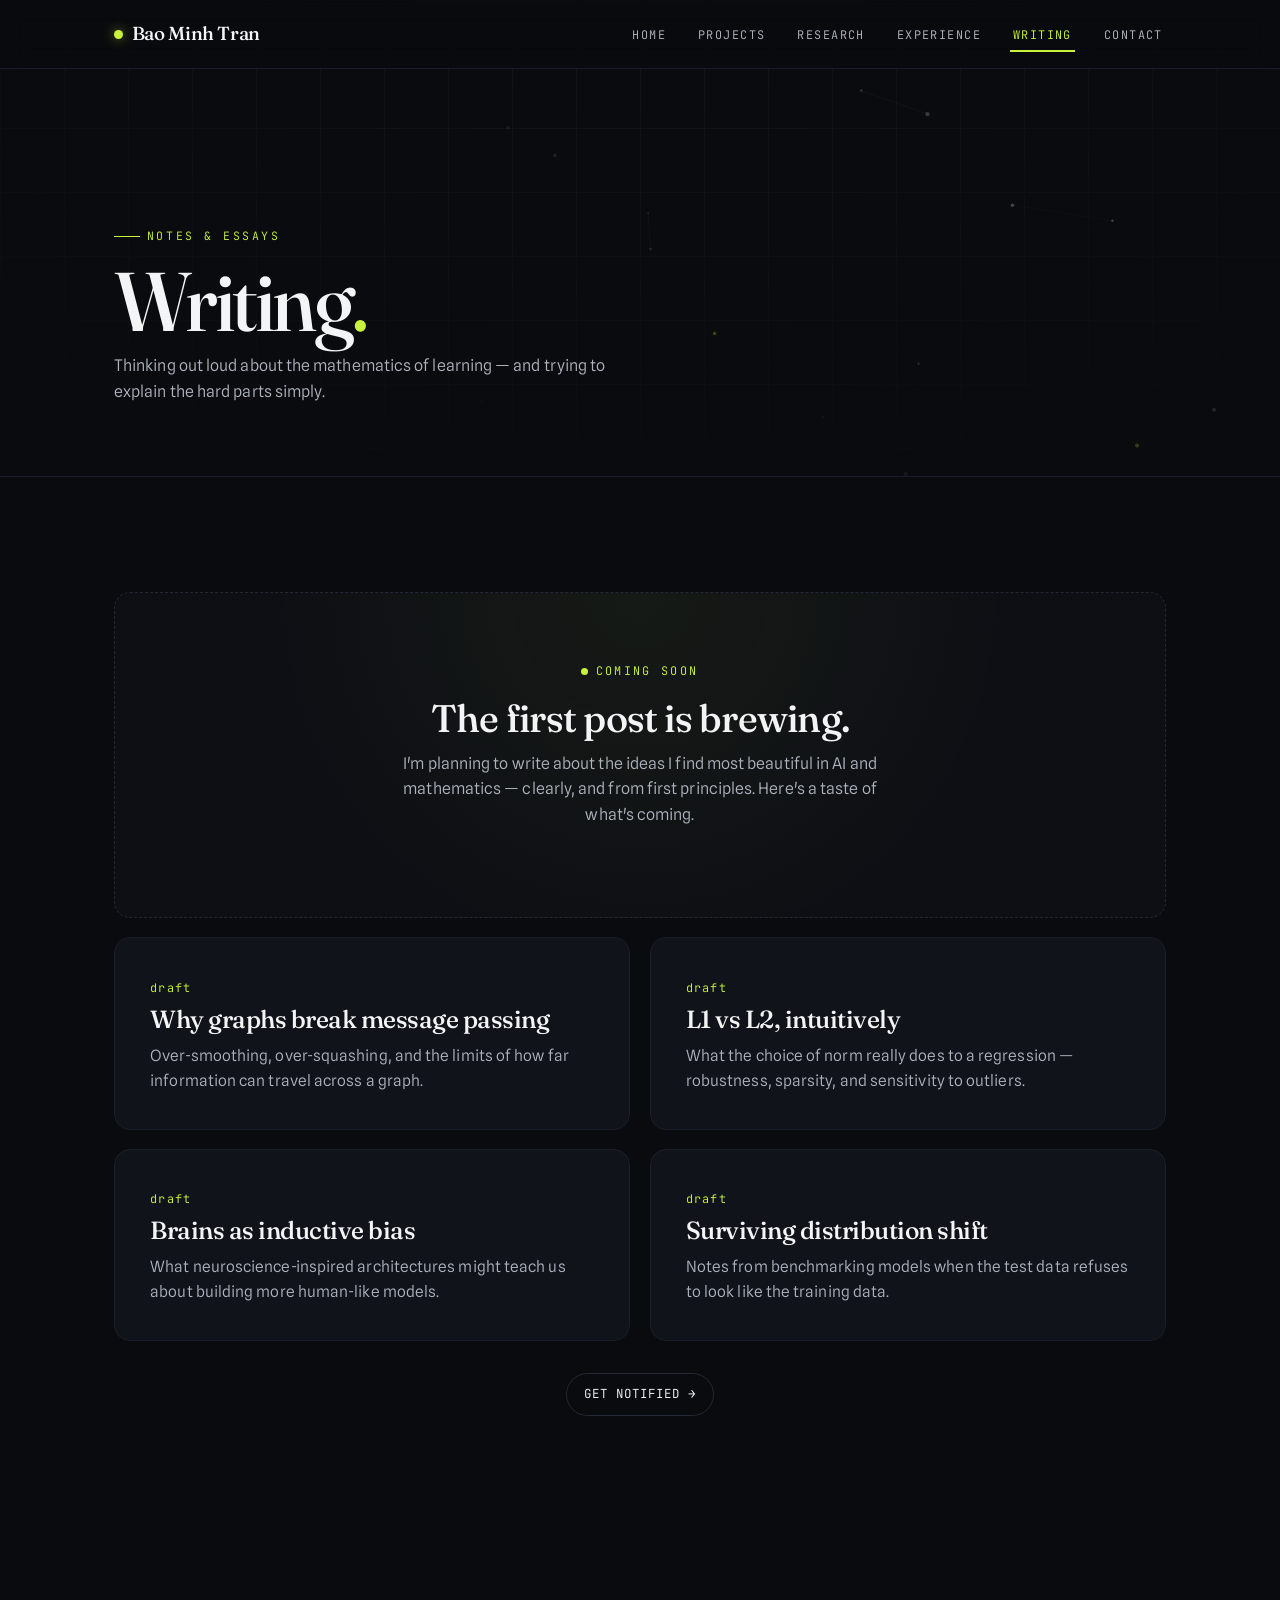
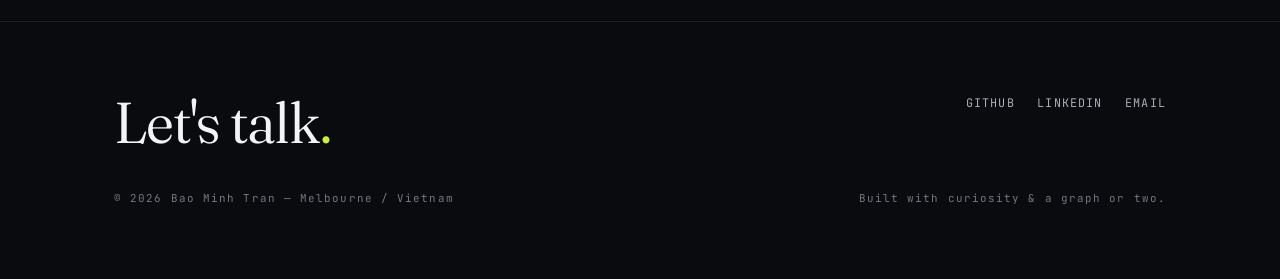
==== blog.html @ bcad1dab "Initial commit" ====
<!DOCTYPE html>
<html lang="en">
<head>
<meta charset="UTF-8">
<meta name="viewport" content="width=device-width, initial-scale=1.0">
<title>Writing — Bao Minh Tran</title>
<meta name="description" content="Notes and essays on AI, optimization, and graph learning by Bao Minh Tran. Coming soon.">
<link rel="preconnect" href="https://fonts.googleapis.com">
<link rel="preconnect" href="https://fonts.gstatic.com" crossorigin>
<link href="https://fonts.googleapis.com/css2?family=Fraunces:opsz,wght@9..144,400..600&family=JetBrains+Mono:wght@400;500&family=Spline+Sans:wght@300;400;500&display=swap" rel="stylesheet">
<link rel="stylesheet" href="styles.css">
</head>
<body>

<header class="nav">
  <div class="wrap nav-inner">
    <a class="brand" href="index.html"><span class="node"></span>Bao Minh Tran</a>
    <button class="nav-toggle" aria-label="Menu" aria-expanded="false"><span></span></button>
    <ul class="nav-links">
      <li><a href="index.html">Home</a></li>
      <li><a href="projects.html">Projects</a></li>
      <li><a href="research.html">Research</a></li>
      <li><a href="experience.html">Experience</a></li>
      <li><a href="blog.html" aria-current="page">Writing</a></li>
      <li><a href="contact.html">Contact</a></li>
    </ul>
  </div>
</header>

<main>
  <section class="page-head">
    <canvas data-graph data-density="0.8" aria-hidden="true"></canvas>
    <div class="wrap load">
      <span class="eyebrow">Notes &amp; essays</span>
      <h1>Writing<span class="dot">.</span></h1>
      <p>Thinking out loud about the mathematics of learning — and trying to explain the hard parts simply.</p>
    </div>
  </section>

  <section class="section">
    <div class="wrap">
      <div class="empty reveal">
        <span class="ico"><span class="pulse"></span>Coming soon</span>
        <h3>The first post is brewing.</h3>
        <p>I'm planning to write about the ideas I find most beautiful in AI and mathematics — clearly, and from first principles. Here's a taste of what's coming.</p>
      </div>

      <div class="research-grid reveal" style="margin-top:1.2rem;">
        <article class="research-card">
          <span class="rc-no">draft</span>
          <h3>Why graphs break message passing</h3>
          <p>Over-smoothing, over-squashing, and the limits of how far information can travel across a graph.</p>
        </article>
        <article class="research-card">
          <span class="rc-no">draft</span>
          <h3>L1 vs L2, intuitively</h3>
          <p>What the choice of norm really does to a regression — robustness, sparsity, and sensitivity to outliers.</p>
        </article>
        <article class="research-card">
          <span class="rc-no">draft</span>
          <h3>Brains as inductive bias</h3>
          <p>What neuroscience-inspired architectures might teach us about building more human-like models.</p>
        </article>
        <article class="research-card">
          <span class="rc-no">draft</span>
          <h3>Surviving distribution shift</h3>
          <p>Notes from benchmarking models when the test data refuses to look like the training data.</p>
        </article>
      </div>

      <div class="btn-row reveal" style="justify-content:center;margin-top:2rem;">
        <a class="btn btn-ghost" href="contact.html">Get notified <span class="arr">→</span></a>
      </div>
    </div>
  </section>
</main>

<footer class="footer">
  <div class="wrap">
    <div class="footer-grid">
      <div class="big"><a href="contact.html">Let's talk<span class="dot">.</span></a></div>
      <nav class="footer-links" aria-label="Social links">
        <a href="https://github.com/Trminh06-work" target="_blank" rel="noopener">GitHub</a>
        <a href="https://linkedin.com/in/bao-minh-tran" target="_blank" rel="noopener">LinkedIn</a>
        <a href="mailto:s224236373@deakin.edu.au">Email</a>
      </nav>
    </div>
    <div class="footer-meta">
      <span>© <span data-year>2026</span> Bao Minh Tran — Melbourne / Vietnam</span>
      <span>Built with curiosity &amp; a graph or two.</span>
    </div>
  </div>
</footer>

<script src="main.js"></script>
</body>
</html>
---- styles.css ----
/* ============================================================
   Bao Minh Tran — personal site
   Aesthetic: cool ink background, acid-lime accent,
   editorial serif display (Fraunces) + clean sans body
   (Spline Sans) + mono labels (JetBrains Mono).
   Motif: graph networks (nodes + edges).
   ============================================================ */

:root {
  --bg:        #0A0B0E;
  --bg-soft:   #0D0F14;
  --panel:     #101319;
  --panel-2:   #141822;
  --line:      #222834;
  --line-soft: #191E28;
  --ink:       #F3F4F6;
  --ink-dim:   #AEB4BF;
  --muted:     #767D8B;
  --accent:    #C8F23C;
  --accent-ink:#0A0B0E;
  --glow:      rgba(200, 242, 60, 0.55);

  --maxw: 1180px;
  --gut: clamp(20px, 5vw, 64px);

  --f-display: "Fraunces", Georgia, serif;
  --f-body: "Spline Sans", system-ui, sans-serif;
  --f-mono: "JetBrains Mono", ui-monospace, monospace;

  --ease: cubic-bezier(0.22, 1, 0.36, 1);
}

* { box-sizing: border-box; margin: 0; padding: 0; }

html { scroll-behavior: smooth; -webkit-text-size-adjust: 100%; }

body {
  background: var(--bg);
  color: var(--ink);
  font-family: var(--f-body);
  font-size: 16px;
  line-height: 1.6;
  font-weight: 350;
  letter-spacing: 0.005em;
  -webkit-font-smoothing: antialiased;
  text-rendering: optimizeLegibility;
  overflow-x: hidden;
  min-height: 100vh;
  display: flex;
  flex-direction: column;
}

/* faint global grid + grain for depth */
body::before {
  content: "";
  position: fixed;
  inset: 0;
  background-image:
    linear-gradient(var(--line-soft) 1px, transparent 1px),
    linear-gradient(90deg, var(--line-soft) 1px, transparent 1px);
  background-size: 64px 64px;
  -webkit-mask-image: radial-gradient(ellipse 120% 90% at 50% 0%, #000 5%, transparent 70%);
          mask-image: radial-gradient(ellipse 120% 90% at 50% 0%, #000 5%, transparent 70%);
  opacity: 0.5;
  pointer-events: none;
  z-index: 0;
}

::selection { background: var(--accent); color: var(--accent-ink); }

a { color: inherit; text-decoration: none; }

img { max-width: 100%; display: block; }

:focus-visible {
  outline: 2px solid var(--accent);
  outline-offset: 3px;
  border-radius: 2px;
}

/* ---------- layout ---------- */
.wrap {
  width: 100%;
  max-width: var(--maxw);
  margin-inline: auto;
  padding-inline: var(--gut);
  position: relative;
  z-index: 1;
}

main { flex: 1 0 auto; position: relative; z-index: 1; }

.section { padding-block: clamp(56px, 9vw, 120px); }

/* ---------- typography ---------- */
.eyebrow {
  font-family: var(--f-mono);
  font-size: 0.72rem;
  letter-spacing: 0.22em;
  text-transform: uppercase;
  color: var(--accent);
  display: inline-flex;
  align-items: center;
  gap: 0.6em;
}
.eyebrow::before {
  content: "";
  width: 26px;
  height: 1px;
  background: var(--accent);
  display: inline-block;
}

h1, h2, h3 { font-family: var(--f-display); font-weight: 500; line-height: 1.02; letter-spacing: -0.02em; }

.display {
  font-family: var(--f-display);
  font-weight: 460;
  font-size: clamp(3.2rem, 12vw, 9rem);
  line-height: 0.92;
  letter-spacing: -0.035em;
  font-optical-sizing: auto;
}

.dot { color: var(--accent); }

p.lede {
  font-size: clamp(1.05rem, 2vw, 1.3rem);
  color: var(--ink-dim);
  font-weight: 350;
  max-width: 56ch;
  line-height: 1.55;
}

.section-head {
  display: flex;
  align-items: baseline;
  gap: 1rem;
  margin-bottom: clamp(28px, 5vw, 56px);
  flex-wrap: wrap;
}
.section-index {
  font-family: var(--f-mono);
  font-size: 0.8rem;
  color: var(--accent);
  letter-spacing: 0.1em;
  padding-top: 0.4em;
}
.section-title {
  font-size: clamp(1.9rem, 5vw, 3rem);
  letter-spacing: -0.03em;
}
.section-note {
  margin-left: auto;
  color: var(--muted);
  font-family: var(--f-mono);
  font-size: 0.72rem;
  letter-spacing: 0.12em;
  text-transform: uppercase;
  padding-top: 0.6em;
}

/* ---------- nav ---------- */
.nav {
  position: sticky;
  top: 0;
  z-index: 50;
  backdrop-filter: blur(14px);
  -webkit-backdrop-filter: blur(14px);
  background: color-mix(in srgb, var(--bg) 72%, transparent);
  border-bottom: 1px solid var(--line-soft);
}
.nav-inner {
  display: flex;
  align-items: center;
  justify-content: space-between;
  height: 68px;
}
.brand {
  font-family: var(--f-display);
  font-size: 1.18rem;
  font-weight: 500;
  letter-spacing: -0.02em;
  display: inline-flex;
  align-items: center;
  gap: 0.55rem;
}
.brand .node {
  width: 9px; height: 9px;
  background: var(--accent);
  border-radius: 50%;
  box-shadow: 0 0 12px var(--glow);
  flex: none;
}
.nav-links {
  display: flex;
  align-items: center;
  gap: clamp(0.4rem, 2vw, 1.6rem);
  list-style: none;
}
.nav-links a {
  font-family: var(--f-mono);
  font-size: 0.74rem;
  letter-spacing: 0.12em;
  text-transform: uppercase;
  color: var(--ink-dim);
  padding: 0.4rem 0.2rem;
  position: relative;
  transition: color 0.25s var(--ease);
}
.nav-links a::after {
  content: "";
  position: absolute;
  left: 0; bottom: -2px;
  width: 0; height: 1.5px;
  background: var(--accent);
  transition: width 0.3s var(--ease);
}
.nav-links a:hover { color: var(--ink); }
.nav-links a:hover::after,
.nav-links a[aria-current="page"]::after { width: 100%; }
.nav-links a[aria-current="page"] { color: var(--accent); }

.nav-toggle {
  display: none;
  background: none;
  border: 1px solid var(--line);
  color: var(--ink);
  width: 42px; height: 38px;
  border-radius: 9px;
  cursor: pointer;
  align-items: center;
  justify-content: center;
}
.nav-toggle span,
.nav-toggle span::before,
.nav-toggle span::after {
  content: "";
  display: block;
  width: 18px; height: 1.6px;
  background: var(--ink);
  position: relative;
  transition: 0.25s var(--ease);
}
.nav-toggle span::before { position: absolute; top: -6px; }
.nav-toggle span::after  { position: absolute; top: 6px; }
.nav.open .nav-toggle span { background: transparent; }
.nav.open .nav-toggle span::before { transform: rotate(45deg); top: 0; }
.nav.open .nav-toggle span::after  { transform: rotate(-45deg); top: 0; }

/* ---------- buttons ---------- */
.btn {
  display: inline-flex;
  align-items: center;
  gap: 0.6em;
  font-family: var(--f-mono);
  font-size: 0.78rem;
  letter-spacing: 0.08em;
  text-transform: uppercase;
  padding: 0.85em 1.4em;
  border-radius: 999px;
  border: 1px solid var(--line);
  color: var(--ink);
  transition: 0.25s var(--ease);
  cursor: pointer;
  background: transparent;
}
.btn .arr { transition: transform 0.25s var(--ease); }
.btn:hover .arr { transform: translateX(3px); }
.btn-primary {
  background: var(--accent);
  color: var(--accent-ink);
  border-color: var(--accent);
  font-weight: 600;
}
.btn-primary:hover { box-shadow: 0 0 28px var(--glow); transform: translateY(-2px); }
.btn-ghost:hover { border-color: var(--accent); color: var(--accent); }
.btn-row { display: flex; gap: 0.8rem; flex-wrap: wrap; align-items: center; }

/* ---------- hero ---------- */
.hero {
  position: relative;
  min-height: min(92vh, 880px);
  display: flex;
  align-items: center;
  padding-block: clamp(60px, 12vh, 140px);
  overflow: hidden;
}
.hero-canvas {
  position: absolute;
  inset: 0;
  width: 100%; height: 100%;
  z-index: 0;
  -webkit-mask-image: radial-gradient(ellipse 90% 80% at 65% 45%, #000 35%, transparent 80%);
          mask-image: radial-gradient(ellipse 90% 80% at 65% 45%, #000 35%, transparent 80%);
  opacity: 0.9;
}
.hero .wrap { z-index: 2; }
.hero-grid {
  display: grid;
  grid-template-columns: 1.5fr 0.9fr;
  gap: clamp(2rem, 5vw, 5rem);
  align-items: center;
}
.hero-copy .eyebrow { margin-bottom: 1.4rem; }
.hero-copy .display { margin-bottom: 1.6rem; }
.hero-copy .lede { margin-bottom: 2.2rem; }

.hero-portrait {
  position: relative;
  justify-self: end;
}
.hero-portrait img {
  width: clamp(220px, 26vw, 340px);
  aspect-ratio: 0.93;
  object-fit: cover;
  border-radius: 18px;
  filter: grayscale(0.15) contrast(1.02);
  border: 1px solid var(--line);
}
.hero-portrait::after {
  content: "";
  position: absolute;
  inset: -1px;
  border-radius: 18px;
  border: 1px solid var(--accent);
  transform: translate(14px, 14px);
  z-index: -1;
  opacity: 0.6;
}
.portrait-tag {
  position: absolute;
  left: -14px; bottom: 20px;
  background: var(--bg);
  border: 1px solid var(--line);
  border-radius: 999px;
  padding: 0.4rem 0.9rem;
  font-family: var(--f-mono);
  font-size: 0.66rem;
  letter-spacing: 0.1em;
  text-transform: uppercase;
  color: var(--accent);
  display: inline-flex;
  align-items: center;
  gap: 0.5em;
}
.pulse {
  width: 7px; height: 7px; border-radius: 50%;
  background: var(--accent);
  box-shadow: 0 0 0 0 var(--glow);
  animation: pulse 2.2s infinite;
}
@keyframes pulse {
  0% { box-shadow: 0 0 0 0 var(--glow); }
  70% { box-shadow: 0 0 0 9px rgba(200,242,60,0); }
  100% { box-shadow: 0 0 0 0 rgba(200,242,60,0); }
}

/* marquee of interests */
.tape {
  border-block: 1px solid var(--line-soft);
  overflow: hidden;
  white-space: nowrap;
  padding-block: 0.9rem;
  background: var(--bg-soft);
}
.tape-track {
  display: inline-flex;
  gap: 2.5rem;
  font-family: var(--f-mono);
  font-size: 0.78rem;
  letter-spacing: 0.16em;
  text-transform: uppercase;
  color: var(--muted);
  animation: marquee 28s linear infinite;
  will-change: transform;
}
.tape-track span { display: inline-flex; align-items: center; gap: 2.5rem; }
.tape-track span::after { content: "◆"; color: var(--accent); font-size: 0.6rem; }
@keyframes marquee { to { transform: translateX(-50%); } }

/* ---------- page header (inner pages) ---------- */
.page-head {
  position: relative;
  padding-block: clamp(72px, 12vw, 150px) clamp(40px, 6vw, 72px);
  border-bottom: 1px solid var(--line-soft);
  overflow: hidden;
}
.page-head canvas {
  position: absolute; inset: 0; width: 100%; height: 100%;
  z-index: 0; opacity: 0.7;
  -webkit-mask-image: radial-gradient(ellipse 80% 120% at 85% 30%, #000 10%, transparent 75%);
          mask-image: radial-gradient(ellipse 80% 120% at 85% 30%, #000 10%, transparent 75%);
}
.page-head .wrap { z-index: 2; }
.page-head h1 {
  font-size: clamp(2.6rem, 8vw, 5.2rem);
  letter-spacing: -0.035em;
  margin-block: 0.8rem 0.6rem;
}
.page-head p { color: var(--ink-dim); max-width: 50ch; }

/* ---------- about strip ---------- */
.about-grid {
  display: grid;
  grid-template-columns: 1fr 1fr;
  gap: clamp(2rem, 5vw, 4.5rem);
  align-items: start;
}
.about-grid p { color: var(--ink-dim); margin-bottom: 1.1rem; font-size: 1.05rem; }
.about-grid p strong { color: var(--ink); font-weight: 500; }
.stat-rail { display: grid; gap: 1px; background: var(--line-soft); border: 1px solid var(--line-soft); border-radius: 14px; overflow: hidden; }
.stat {
  background: var(--panel);
  padding: 1.3rem 1.4rem;
  display: flex;
  align-items: baseline;
  justify-content: space-between;
  gap: 1rem;
}
.stat .num { font-family: var(--f-display); font-size: 2rem; line-height: 1; color: var(--ink); }
.stat .num em { color: var(--accent); font-style: normal; }
.stat .lab { font-family: var(--f-mono); font-size: 0.7rem; letter-spacing: 0.12em; text-transform: uppercase; color: var(--muted); text-align: right; }

/* ---------- chips ---------- */
.chips { display: flex; flex-wrap: wrap; gap: 0.6rem; }
.chip {
  font-family: var(--f-mono);
  font-size: 0.74rem;
  letter-spacing: 0.04em;
  padding: 0.5em 0.95em;
  border: 1px solid var(--line);
  border-radius: 999px;
  color: var(--ink-dim);
  transition: 0.2s var(--ease);
}
.chip:hover { border-color: var(--accent); color: var(--accent); transform: translateY(-2px); }

/* ---------- project / generic cards ---------- */
.cards { display: grid; gap: 1.2rem; }
.card {
  position: relative;
  background: var(--panel);
  border: 1px solid var(--line-soft);
  border-radius: 16px;
  padding: clamp(1.6rem, 3vw, 2.4rem);
  transition: 0.3s var(--ease);
  overflow: hidden;
}
.card::before {
  content: "";
  position: absolute;
  left: 0; top: 0; bottom: 0;
  width: 2px;
  background: var(--accent);
  transform: scaleY(0);
  transform-origin: top;
  transition: transform 0.4s var(--ease);
}
.card:hover { border-color: var(--line); transform: translateY(-4px); background: var(--panel-2); }
.card:hover::before { transform: scaleY(1); }
.card-top {
  display: flex;
  justify-content: space-between;
  align-items: flex-start;
  gap: 1rem;
  flex-wrap: wrap;
  margin-bottom: 0.4rem;
}
.card h3 { font-size: clamp(1.4rem, 3vw, 1.9rem); letter-spacing: -0.02em; }
.card .meta { font-family: var(--f-mono); font-size: 0.7rem; letter-spacing: 0.1em; text-transform: uppercase; color: var(--muted); white-space: nowrap; padding-top: 0.4em; }
.card .org { color: var(--accent); font-family: var(--f-mono); font-size: 0.74rem; letter-spacing: 0.06em; margin-bottom: 1.1rem; }
.card ul { list-style: none; display: grid; gap: 0.55rem; margin-bottom: 1.3rem; }
.card li { color: var(--ink-dim); padding-left: 1.3rem; position: relative; font-size: 0.97rem; }
.card li::before { content: "→"; position: absolute; left: 0; color: var(--accent); }
.card-foot { display: flex; align-items: center; justify-content: space-between; gap: 1rem; flex-wrap: wrap; }
.tag-row { display: flex; flex-wrap: wrap; gap: 0.4rem; }
.tag { font-family: var(--f-mono); font-size: 0.66rem; letter-spacing: 0.05em; padding: 0.35em 0.7em; background: var(--bg-soft); border: 1px solid var(--line-soft); border-radius: 6px; color: var(--muted); }
.repo-link { font-family: var(--f-mono); font-size: 0.74rem; letter-spacing: 0.06em; text-transform: uppercase; color: var(--ink); display: inline-flex; gap: 0.45em; align-items: center; border-bottom: 1px solid transparent; transition: 0.2s var(--ease); }
.repo-link:hover { color: var(--accent); border-color: var(--accent); }

/* ---------- timeline ---------- */
.timeline { position: relative; display: grid; gap: 0.8rem; padding-left: 1.6rem; }
.timeline::before { content: ""; position: absolute; left: 4px; top: 8px; bottom: 8px; width: 1px; background: var(--line); }
.tl-item { position: relative; }
.tl-item::before {
  content: ""; position: absolute; left: -1.6rem; top: 0.5rem;
  width: 9px; height: 9px; border-radius: 50%;
  background: var(--bg); border: 2px solid var(--accent);
}
.tl-item .when { font-family: var(--f-mono); font-size: 0.7rem; letter-spacing: 0.1em; text-transform: uppercase; color: var(--accent); }
.tl-item h3 { font-size: 1.35rem; margin-block: 0.3rem 0.15rem; }
.tl-item .sub { color: var(--muted); font-size: 0.9rem; margin-bottom: 0.7rem; }
.tl-item ul { list-style: none; display: grid; gap: 0.4rem; }
.tl-item li { color: var(--ink-dim); padding-left: 1.2rem; position: relative; font-size: 0.96rem; }
.tl-item li::before { content: "—"; position: absolute; left: 0; color: var(--muted); }

/* ---------- skills ---------- */
.skill-grid { display: grid; grid-template-columns: repeat(3, 1fr); gap: 1px; background: var(--line-soft); border: 1px solid var(--line-soft); border-radius: 14px; overflow: hidden; }
.skill-col { background: var(--panel); padding: clamp(1.4rem, 2.5vw, 2rem); }
.skill-col h4 { font-family: var(--f-mono); font-size: 0.72rem; letter-spacing: 0.14em; text-transform: uppercase; color: var(--accent); margin-bottom: 1.1rem; font-weight: 500; }
.skill-col ul { list-style: none; display: grid; gap: 0.7rem; }
.skill-col li { color: var(--ink-dim); display: flex; align-items: center; gap: 0.6rem; font-size: 0.97rem; }
.skill-col li::before { content: ""; width: 5px; height: 5px; border-radius: 50%; background: var(--accent); flex: none; }

/* ---------- research blocks ---------- */
.research-grid { display: grid; grid-template-columns: repeat(2, 1fr); gap: 1.2rem; }
.research-card { background: var(--panel); border: 1px solid var(--line-soft); border-radius: 16px; padding: clamp(1.6rem, 3vw, 2.2rem); transition: 0.3s var(--ease); }
.research-card:hover { border-color: var(--accent); transform: translateY(-3px); }
.research-card .rc-no { font-family: var(--f-mono); font-size: 0.74rem; color: var(--accent); letter-spacing: 0.1em; }
.research-card h3 { font-size: 1.55rem; margin-block: 0.5rem 0.7rem; letter-spacing: -0.02em; }
.research-card p { color: var(--ink-dim); font-size: 0.97rem; }

/* ---------- empty state ---------- */
.empty {
  border: 1px dashed var(--line);
  border-radius: 16px;
  padding: clamp(2.4rem, 6vw, 4rem);
  text-align: center;
  background:
    radial-gradient(circle at 50% 0%, rgba(200,242,60,0.05), transparent 60%),
    var(--bg-soft);
}
.empty .ico { font-family: var(--f-mono); font-size: 0.74rem; letter-spacing: 0.2em; text-transform: uppercase; color: var(--accent); display: inline-flex; align-items: center; gap: 0.6em; margin-bottom: 1.1rem; }
.empty h3 { font-size: clamp(1.6rem, 4vw, 2.4rem); margin-bottom: 0.8rem; letter-spacing: -0.02em; }
.empty p { color: var(--ink-dim); max-width: 48ch; margin-inline: auto; margin-bottom: 1.6rem; }

/* ---------- contact ---------- */
.contact-grid { display: grid; grid-template-columns: 1.1fr 0.9fr; gap: clamp(2rem, 5vw, 4rem); align-items: start; }
.contact-list { display: grid; gap: 1px; background: var(--line-soft); border: 1px solid var(--line-soft); border-radius: 14px; overflow: hidden; }
.contact-row { background: var(--panel); padding: 1.3rem 1.5rem; display: flex; align-items: center; justify-content: space-between; gap: 1rem; transition: 0.25s var(--ease); }
.contact-row:hover { background: var(--panel-2); }
.contact-row .ck { font-family: var(--f-mono); font-size: 0.7rem; letter-spacing: 0.12em; text-transform: uppercase; color: var(--muted); }
.contact-row .cv { font-size: 1.02rem; color: var(--ink); display: inline-flex; align-items: center; gap: 0.5em; }
.contact-row a.cv:hover { color: var(--accent); }
.contact-row.soon .cv { color: var(--muted); }
.badge-soon { font-family: var(--f-mono); font-size: 0.6rem; letter-spacing: 0.1em; text-transform: uppercase; color: var(--accent); border: 1px solid var(--line); border-radius: 999px; padding: 0.2em 0.6em; }

.cv-card { background: var(--panel); border: 1px solid var(--line-soft); border-radius: 16px; padding: clamp(1.8rem, 4vw, 2.6rem); }
.cv-card h3 { font-size: 1.7rem; margin-bottom: 0.6rem; letter-spacing: -0.02em; }
.cv-card p { color: var(--ink-dim); margin-bottom: 1.6rem; font-size: 0.98rem; }

/* ---------- footer ---------- */
.footer {
  border-top: 1px solid var(--line-soft);
  padding-block: clamp(40px, 7vw, 72px);
  margin-top: clamp(40px, 8vw, 90px);
  position: relative;
  z-index: 1;
}
.footer-grid { display: flex; justify-content: space-between; align-items: flex-start; gap: 2rem; flex-wrap: wrap; }
.footer .big { font-family: var(--f-display); font-size: clamp(2rem, 6vw, 3.6rem); letter-spacing: -0.03em; line-height: 1; }
.footer .big a:hover { color: var(--accent); }
.footer-links { display: flex; gap: 1.4rem; flex-wrap: wrap; }
.footer-links a { font-family: var(--f-mono); font-size: 0.74rem; letter-spacing: 0.1em; text-transform: uppercase; color: var(--ink-dim); transition: 0.2s var(--ease); }
.footer-links a:hover { color: var(--accent); }
.footer-meta { font-family: var(--f-mono); font-size: 0.68rem; letter-spacing: 0.1em; color: var(--muted); margin-top: 2.4rem; display: flex; justify-content: space-between; gap: 1rem; flex-wrap: wrap; }

/* ---------- reveal animation ---------- */
.reveal { opacity: 0; transform: translateY(22px); transition: opacity 0.8s var(--ease), transform 0.8s var(--ease); }
.reveal.in { opacity: 1; transform: none; }

/* staggered hero load */
.load > * { opacity: 0; animation: rise 0.9s var(--ease) forwards; }
.load > *:nth-child(1) { animation-delay: 0.05s; }
.load > *:nth-child(2) { animation-delay: 0.16s; }
.load > *:nth-child(3) { animation-delay: 0.27s; }
.load > *:nth-child(4) { animation-delay: 0.38s; }
.load > *:nth-child(5) { animation-delay: 0.49s; }
@keyframes rise { from { opacity: 0; transform: translateY(26px); } to { opacity: 1; transform: none; } }

/* ---------- responsive ---------- */
@media (max-width: 880px) {
  .hero-grid { grid-template-columns: 1fr; }
  .hero-portrait { justify-self: start; order: -1; margin-bottom: 1rem; }
  .hero-portrait img { width: clamp(180px, 50vw, 240px); }
  .about-grid, .contact-grid { grid-template-columns: 1fr; }
  .research-grid { grid-template-columns: 1fr; }
  .skill-grid { grid-template-columns: 1fr; }

  .nav-toggle { display: inline-flex; }
  .nav-links {
    position: fixed;
    inset: 68px 0 auto 0;
    flex-direction: column;
    align-items: flex-start;
    gap: 0;
    background: var(--bg-soft);
    border-bottom: 1px solid var(--line);
    padding: 0.5rem var(--gut) 1.4rem;
    transform: translateY(-12px);
    opacity: 0;
    pointer-events: none;
    transition: 0.28s var(--ease);
  }
  .nav.open .nav-links { transform: none; opacity: 1; pointer-events: auto; }
  .nav-links li { width: 100%; border-bottom: 1px solid var(--line-soft); }
  .nav-links a { display: block; padding: 1rem 0; font-size: 0.82rem; }
  .nav-links a::after { display: none; }
}

@media (prefers-reduced-motion: reduce) {
  *, *::before, *::after { animation: none !important; transition: none !important; scroll-behavior: auto !important; }
  .reveal { opacity: 1; transform: none; }
  .load > * { opacity: 1; }
}
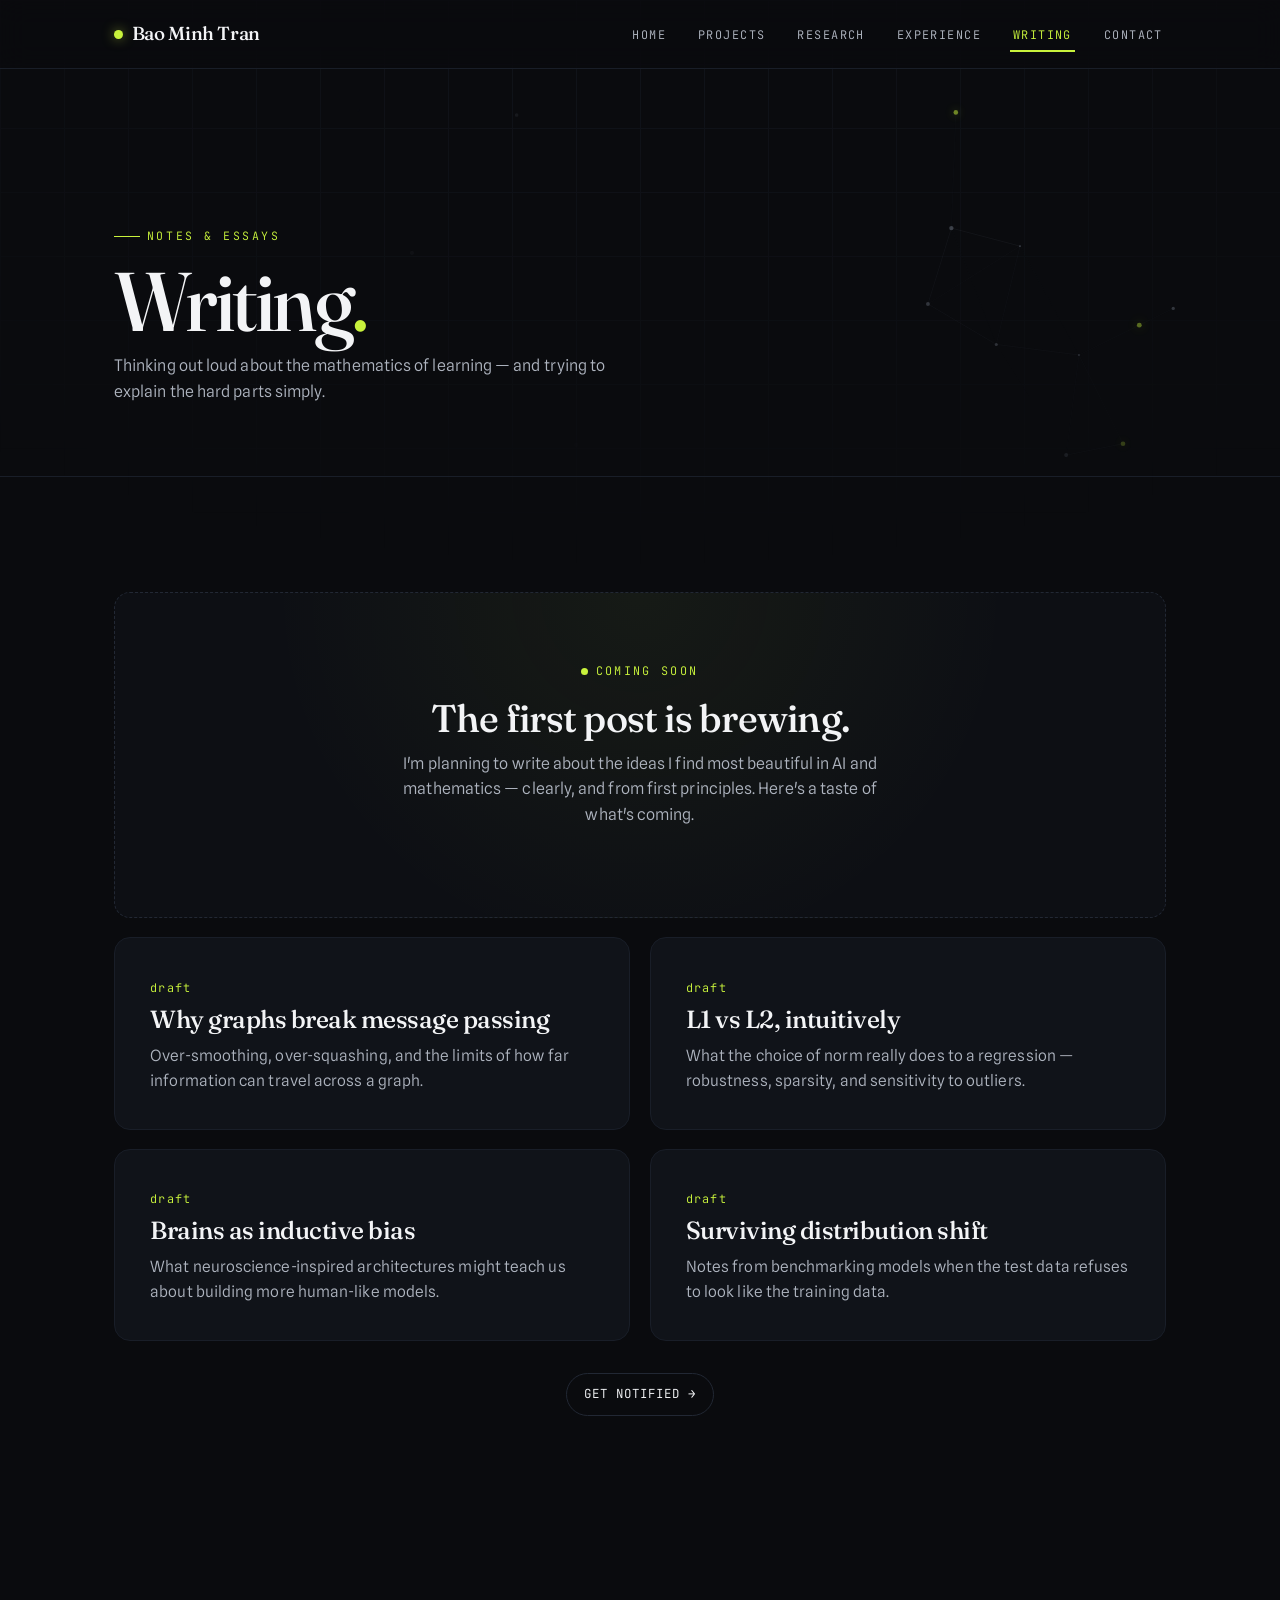
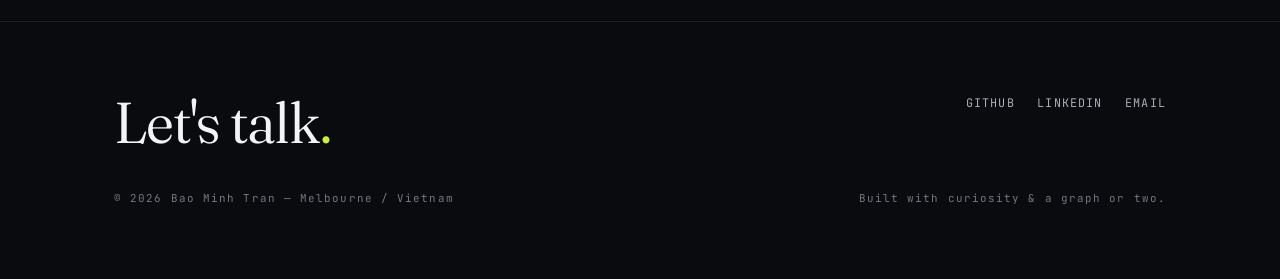
==== commit 7c63fad7: "Update contact, project repo links, and  add OODToolkit" ====
--- a/blog.html
+++ b/blog.html
@@ -81,8 +81,8 @@
       <div class="big"><a href="contact.html">Let's talk<span class="dot">.</span></a></div>
       <nav class="footer-links" aria-label="Social links">
         <a href="https://github.com/Trminh06-work" target="_blank" rel="noopener">GitHub</a>
-        <a href="https://linkedin.com/in/bao-minh-tran" target="_blank" rel="noopener">LinkedIn</a>
-        <a href="mailto:s224236373@deakin.edu.au">Email</a>
+        <a href="https://www.linkedin.com/in/bao-minh-tran-587272372/" target="_blank" rel="noopener">LinkedIn</a>
+        <a href="mailto:trminh06.work@gmail.com">Email</a>
       </nav>
     </div>
     <div class="footer-meta">
